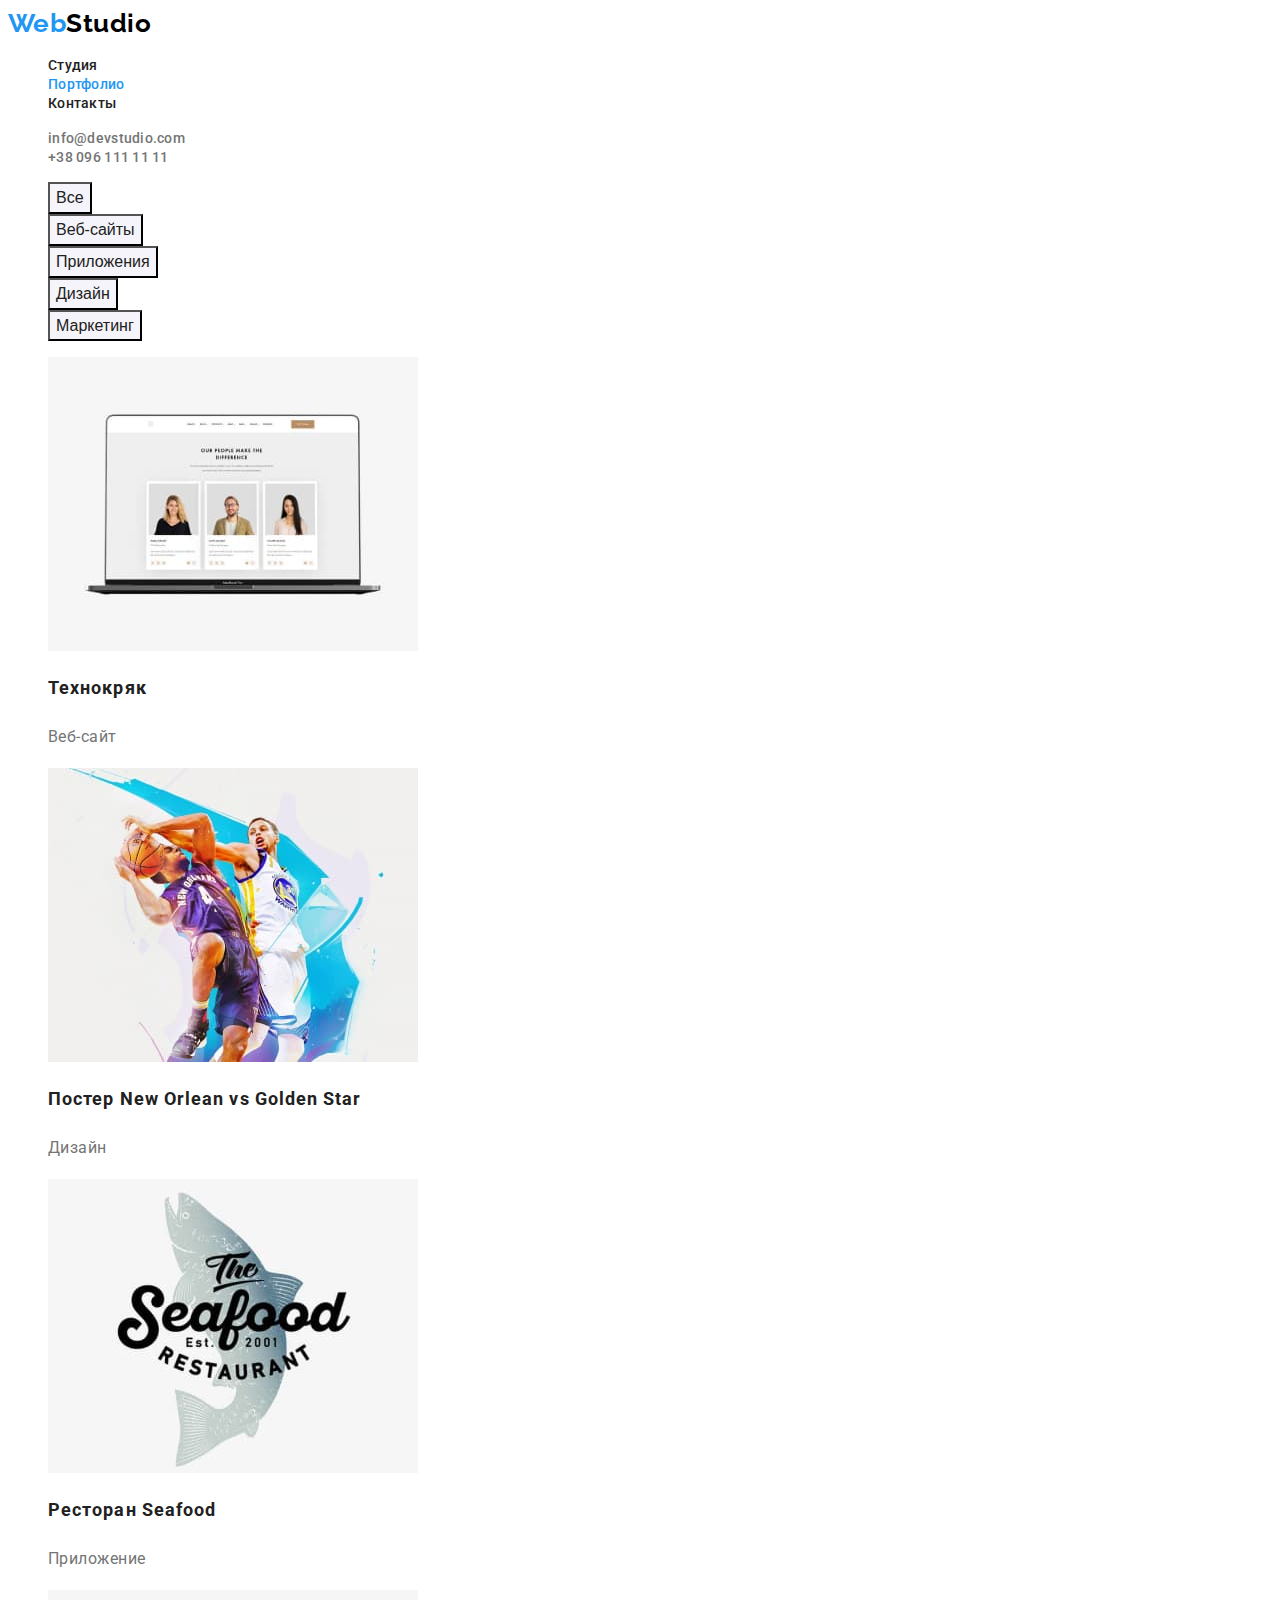
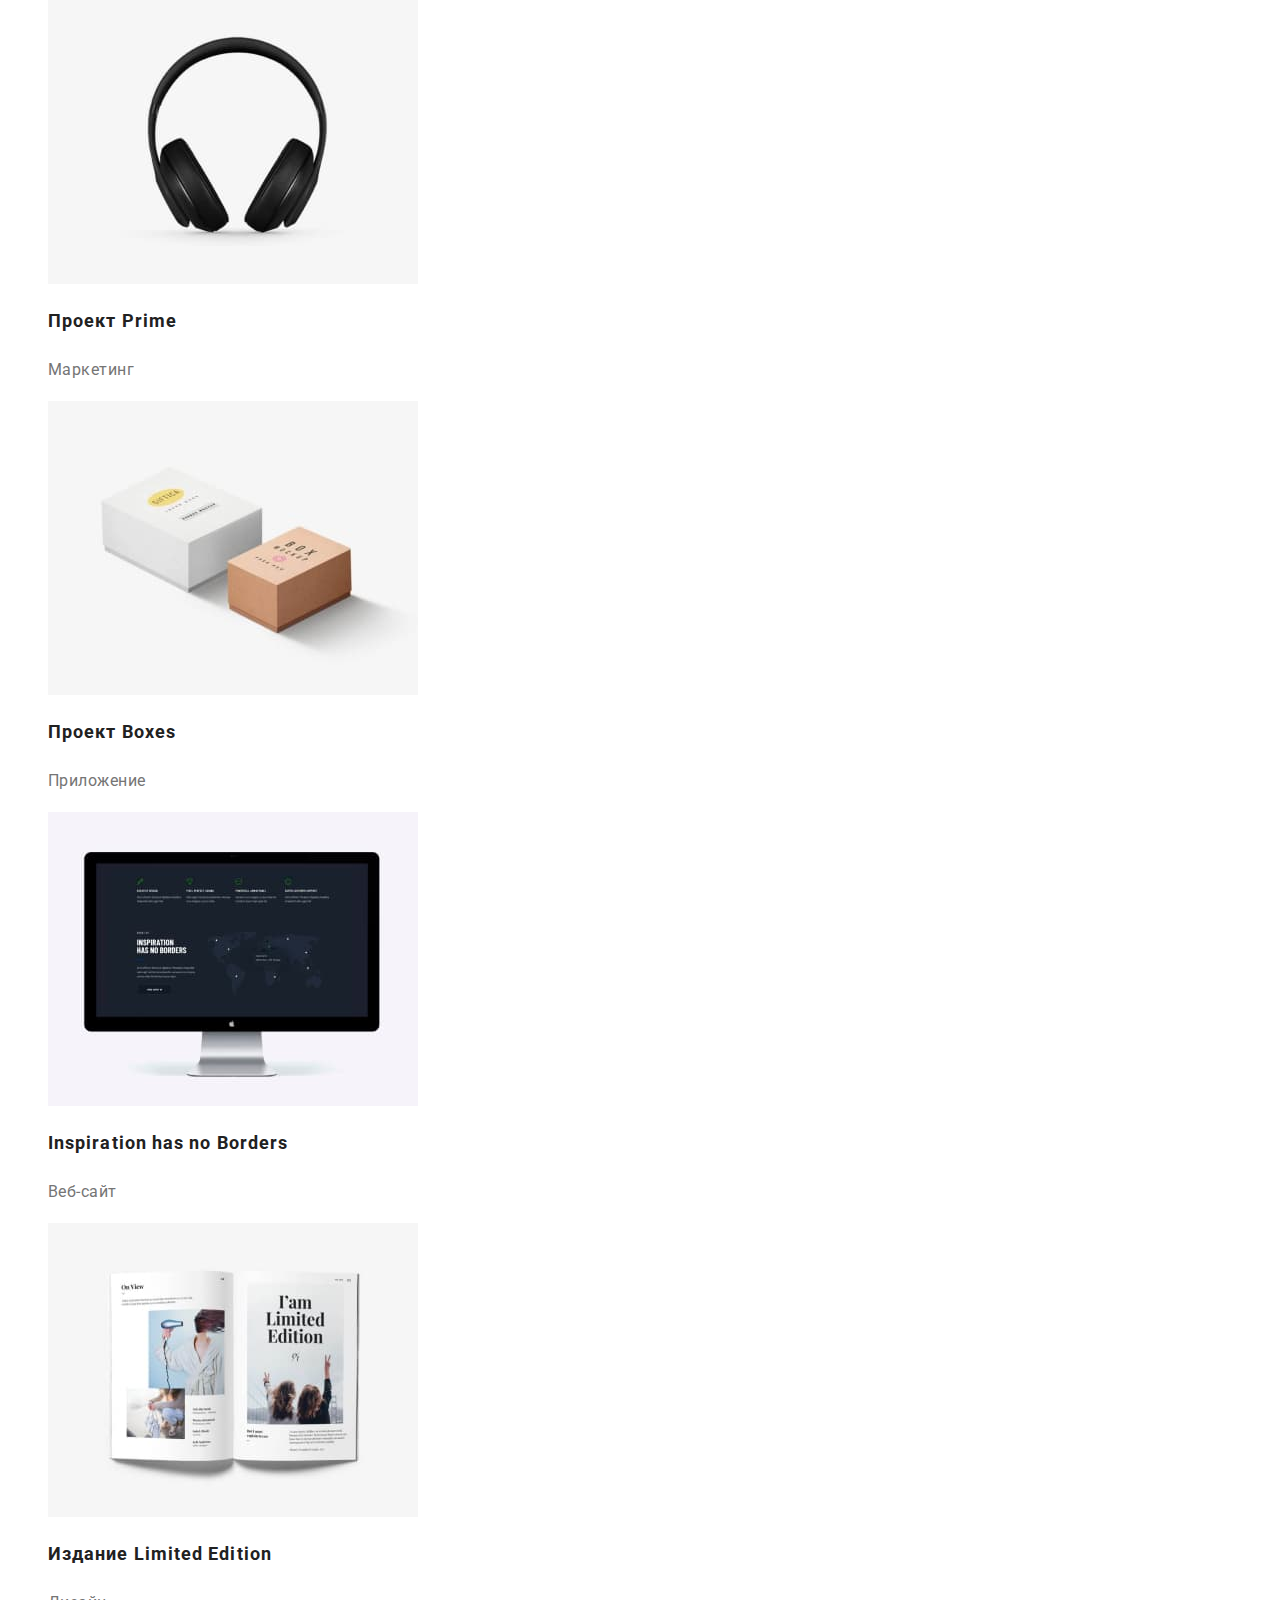
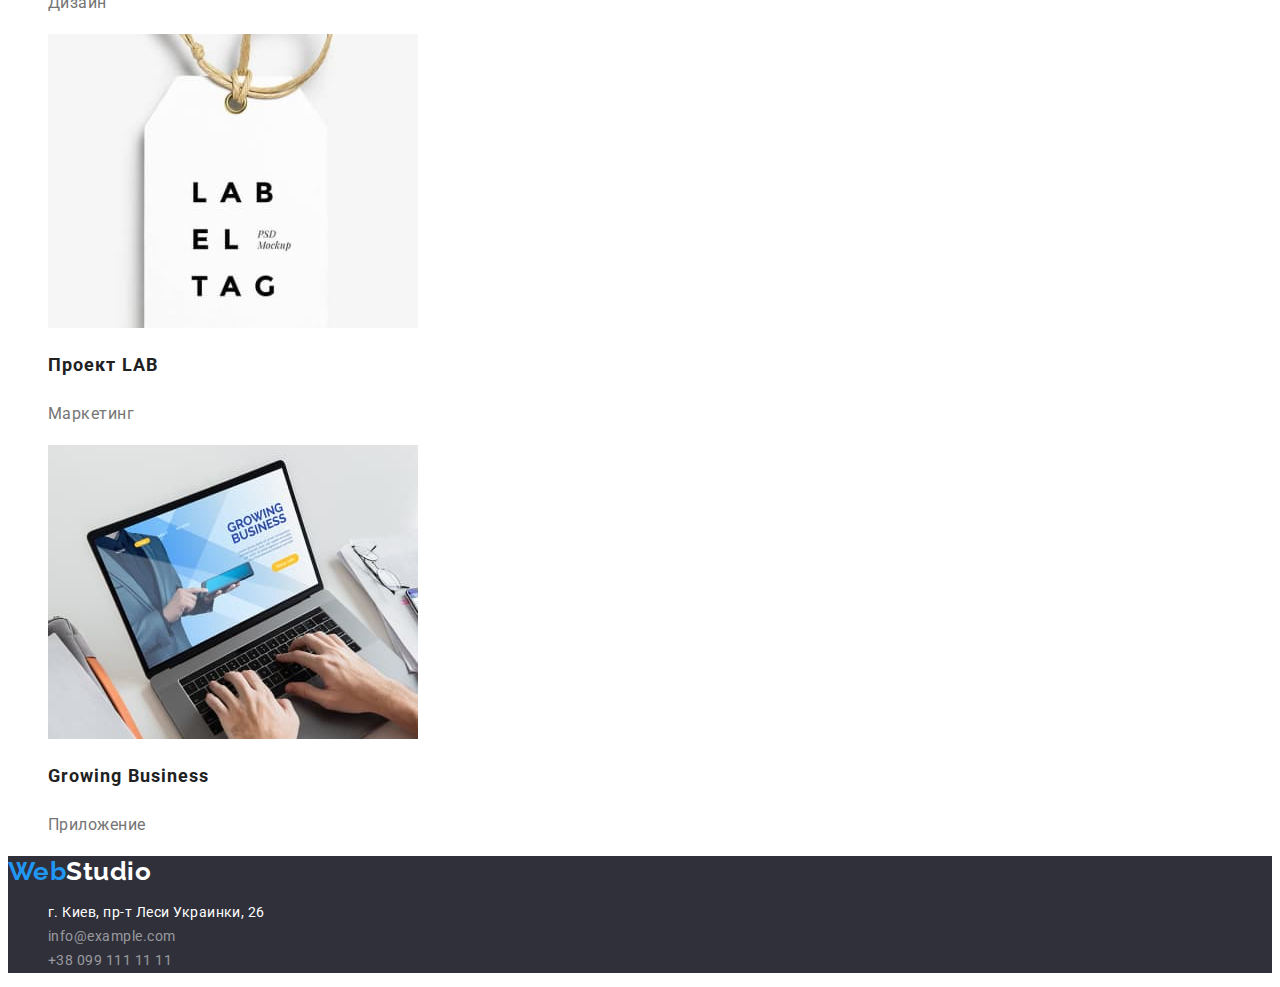
==== portfolio.html @ d35c2e6c "страрт дз 3" ====
<!DOCTYPE html>
<html lang="ru">
<head>
    <meta charset="UTF-8">
    <meta http-equiv="X-UA-Compatible" content="IE=edge">
    <meta name="viewport" content="width=device-width, initial-scale=1.0">
    <title>Портфолио</title>
    <link rel="preconnect" href="https://fonts.gstatic.com">
    <link href="https://fonts.googleapis.com/css2?family=Raleway:wght@700&family=Roboto:wght@400;500;700;900&display=swap"
          rel="stylesheet">
    <link rel="stylesheet" href="./css/styles.css">
</head>

<body>
    <header class="header">
        <!-- навигация сылки -->
        <nav class="header-navigation">
            <a class="logo-link link" href="./index.html" lang="en">Web<span class="logo-header">Studio</span></a>
            <ul class="header-menu list">
                <li class="header-menu-item">
                    <a class="header-menu-link link" href="./index.html">Студия</a>
                </li>
                <li class="header-menu-item">
                    <a class="header-menu-link link accent" href="./portfolio.html">Портфолио</a>
                </li>
                <li class="header-menu-item">
                    <a class="header-menu-link link" href="">Контакты</a>
                </li>
            </ul>
        </nav>
        <!-- навигация сылки контактов -->
        <ul class="header-contact list">
            <li class="header-contact-item">
                <a class="header-contact-link link" href="mailto:info@devstudio.com">info@devstudio.com</a>
            </li>
            <li class="header-contact-item">
                <a class="header-contact-link link" href="tel:+380961111111">+38 096 111 11 11</a>
            </li>
        </ul>
    </header>

    <main>
        <!-- PORTFOLIO -->
        <section class="portfolio">
            <!-- PORTFOLIO BUTTON -->
            <h1 hidden>Портфолио</h1>
                    <ul class="portfolio-button-menu list">
                        <li class="portfolio-button-menu-item">
                            <button class="portfolio-button-btn btn" type="button">Все</button>
                        </li>
                        <li class="portfolio-button-menu-item">
                            <button class="portfolio-button-btn btn" type="button">Веб-сайты</button>
                        </li>
                        <li class="portfolio-button-menu-item">
                            <button class="portfolio-button-btn btn" type="button">Приложения</button>
                        </li>
                        <li class="portfolio-button-menu-item">
                            <button class="portfolio-button-btn btn" type="button">Дизайн</button>
                        </li>
                        <li class="portfolio-button-menu-item">
                            <button class="portfolio-button-btn btn" type="button">Маркетинг</button>
                        </li>
                    </ul>
                <!-- PORTFOLIO IMAGE -->
                    <ul class="portfolio-image-menu list">
                        <li class="portfolio-image-menu-item">
                            <a class="portfolio-link link" href="">
                                <img class="portfolio-image-menu-img" src="./images/portfolio/img-1.jpg" alt="Технокряк" width="370">
                                <h2 class="portfolio-image-menu-title">Технокряк</h2>
                                <p class="portfolio-image-menu-text">Веб-сайт</p>
                            </a>
                        </li>
                        <li class="portfolio-image-menu-item">
                            <a class="portfolio-link link" href="">
                                <img class="portfolio-image-menu-img" src="./images/portfolio/img-2.jpg" alt="Постер New Orlean vs Golden Star" width="370">
                                <h2 class="portfolio-image-menu-title">Постер New Orlean vs Golden Star</h2>
                                <p class="portfolio-image-menu-text">Дизайн</p>
                            </a>
                        </li>
                        <li class="portfolio-image-menu-item">
                            <a class="portfolio-link link" href="">
                                <img class="portfolio-image-menu-img" src="./images/portfolio/img-3.jpg" alt="Ресторан Seafood" width="370">
                                <h2 class="portfolio-image-menu-title">Ресторан Seafood</h2>
                                <p class="portfolio-image-menu-text">Приложение</p>
                            </a>
                        </li>
                        <li class="portfolio-image-menu-item">
                            <a class="portfolio-link link" href="">
                                <img class="portfolio-image-menu-img" src="./images/portfolio/img-4.jpg" alt="Проект Prime" width="370">
                                <h2 class="portfolio-image-menu-title">Проект Prime</h2>
                                <p class="portfolio-image-menu-text">Маркетинг</p>
                            </a>
                        </li>
                        <li class="portfolio-image-menu-item">
                            <a class="portfolio-link link" href="">
                                <img class="portfolio-image-menu-img" src="./images/portfolio/img-5.jpg" alt="Проект Boxes" width="370">
                                <h2 class="portfolio-image-menu-title">Проект Boxes</h2>
                                <p class="portfolio-image-menu-text">Приложение</p>
                            </a>
                        </li>
                        <li class="portfolio-image-menu-item">
                            <a class="portfolio-link link" href="">
                                <img class="portfolio-image-menu-img" src="./images/portfolio/img-6.jpg" alt="Inspiration has no Borders" width="370">
                                <h2 class="portfolio-image-menu-title">Inspiration has no Borders</h2>
                                <p class="portfolio-image-menu-text">Веб-сайт</p>
                            </a>
                        </li>
                        <li class="portfolio-image-menu-item">
                            <a class="portfolio-link link" href="">
                                <img class="portfolio-image-menu-img" src="./images/portfolio/img-7.jpg" alt="Издание Limited Edition" width="370">
                                <h2 class="portfolio-image-menu-title">Издание Limited Edition</h2>
                                <p class="portfolio-image-menu-text">Дизайн</p>
                            </a>
                        </li>
                        <li class="portfolio-image-menu-item">
                            <a class="portfolio-link link" href="">
                                <img class="portfolio-image-menu-img" src="./images/portfolio/img-8.jpg" alt="Проект LAB" width="370">
                                <h2 class="portfolio-image-menu-title">Проект LAB</h2>
                                <p class="portfolio-image-menu-text">Маркетинг</p>
                            </a>
                        </li>
                        <li class="portfolio-image-menu-item">
                            <a class="portfolio-link link" href="">
                                <img class="portfolio-image-menu-img" src="./images/portfolio/img-9.jpg" alt="Growing Business" width="370">
                                <h2 class="portfolio-image-menu-title">Growing Business</h2>
                                <p class="portfolio-image-menu-text">Приложение</p>
                            </a>
                        </li>
                    </ul>
        </section>
    </main>
    <!-- FOOTER -->
    <footer class="footer">
        <a class="logo-link link" href="./index.html" lang="en">Web<span class="logo-footer">Studio</span></a>
        <address class="contact">
            <ul class="contact-menu list">
                <li class="contact-menu-item">
                    <a class="contact-menu-link link" href="https://goo.gl/maps/oUG8d4RxnT5wDuLc8" target="_blank"
                        rel="noopener noreferrer">г. Киев, пр-т Леси Украинки, 26</a>
                </li>
                <li class="contact-menu-item">
                    <a class="contact-menu-link contact link" href="mailto:info@example.com">info@example.com</a>
                </li>
                <li class="contact-menu-item">
                    <a class="contact-menu-link contact link" href="tel:+380991111111">+38 099 111 11 11</a>
                </li>
            </ul>
        </address>
    </footer>
</body>
</html>
---- css/styles.css ----
/* кастомные свойства */
:root {
  --accent-color: #2196f3;
  --body-color: #212121;
  --text-color: #757575;
  --white-color: #ffffff;
  --background-color: #2f303a;
  --background-color-btn: #f5f4fa;
  --main-font: "Roboto", "Raleway", sans-serif;
  --secondary-font: ;
}

/* убираем в списке маркеры */
.list {
  list-style: none;
}

/* убираем в сылках подчеркивание */
.link {
  text-decoration: none;
}

body {
  font-family: var(--main-font);
  color: var(--body-color);
  letter-spacing: 0.03em;
}

/* =========COMPONENTS============= */
.logo-link {
  font-family: "Raleway", sans-serif;
  font-weight: 700;
  font-size: 26px;
  line-height: 1.19;
  color: var(--accent-color);
}

.btn {
  cursor: pointer;
}
/* ========END COMPONENTS=========== */

/* ===========HEADER=============== */
.header {
  background-color: var(--white-color);
}

.logo-header {
  color: #000000;
}

.header-menu-link.accent {
  color: var(--accent-color);
}

.header-menu-link {
  font-weight: 500;
  font-size: 14px;
  line-height: 1.14;
  letter-spacing: 0.02em;
  color: var(--body-color);
}

.header-menu-link:hover,
.header-menu-link:focus {
  color: var(--accent-color);
}

/* шрифт навигация сылки контактов */
.header-contact-link {
  font-weight: 500;
  font-size: 14px;
  line-height: 1.14;
  letter-spacing: 0.02em;
  cursor: pointer;
  color: var(--text-color);
}

.header-contact-link:hover,
.header-contact-link:focus {
  color: var(--accent-color);
}
/* ======END HEADER============= */
/* MAIN */
/* ==========HERO=================== */
.hero-title {
  font-weight: 900;
  font-size: 44px;
  line-height: 1.36;
  text-align: center;
  letter-spacing: 0.06em;
  text-transform: uppercase;
  color: var(--white-color);
}

.hero-button {
  font-weight: 700;
  font-size: 16px;
  line-height: 1.87;
  display: flex;
  align-items: center;
  text-align: center;
  letter-spacing: 0.06em;
  background-color: var(--accent-color);
  color: var(--white-color);
}

.hero-button:hover,
.hero-button:focus {
  background-color: #188ce8;
  color: var(--white-color);
}

.hero {
  background-color: var(--background-color);
}
/* =============END HERO========= */

/* =========FEATURES============ */
.features-menu-title {
  font-size: 14px;
  line-height: 1.14;
  text-transform: uppercase;
}

.features-menu-text {
  font-size: 14px;
  line-height: 1.71;
  color: var(--text-color);
}
/* ==========END FEATURES========== */

/* ============ACTIVITY============ */
.aktivity-title {
  font-size: 36px;
  line-height: 1.16;
  text-align: center;
}
/* =======END ACTIVITY============ */

/* ==========TEAM================= */
.team {
  background-color: var(--background-color-btn);
}

.team-title {
  font-size: 36px;
  line-height: 1.16;
  text-align: center;
}

.team-menu-title {
  font-weight: 500;
  font-size: 16px;
  line-height: 1.18;
  text-align: center;
}

.team-menu-text {
  font-size: 16px;
  line-height: 1.18;
  text-align: center;
  color: var(--text-color);
}
/* =======END TEAM============= */

/* FOOTER */
.logo-footer {
  color: var(--white-color);
}

.contact-menu-link {
  font-weight: 400;
  font-size: 14px;
  line-height: 1.71;
  color: var(--white-color);
}

.contact-menu-link:hover,
.contact-menu-link:focus {
  color: var(--accent-color);
}

.contact {
  font-style: normal;
  font-weight: 400;
  font-size: 14px;
  line-height: 1.71;
  color: rgba(225, 225, 225, 0.6);
}

.footer {
  background-color: var(--background-color);
}
/* ======END FOOTER=============== */

/* =======PORTFOLIO================ */
/* =========PORTFOLIO BUTTON======= */
.portfolio-button-btn {
  font-weight: 500;
  font-size: 16px;
  line-height: 1.62;
  text-align: center;
  color: var(--body-color);
  background-color: var(--background-color-btn);
}

.portfolio-button-btn:hover,
.portfolio-button-btn:focus {
  color: var(--white-color);
  background-color: var(--accent-color);
}
/* =====END PORTFOLIO BUTTON===== */

/* =====PORTFOLIO IMAGE===========*/
.portfolio-image-menu-title {
  font-size: 18px;
  line-height: 2;
  letter-spacing: 0.06em;
  color: var(--body-color);
}

.portfolio-image-menu-text {
  font-size: 16px;
  line-height: 30px;
  letter-spacing: 1.87;
  color: var(--text-color);
}
/* ======END PORTFOLIO============= */
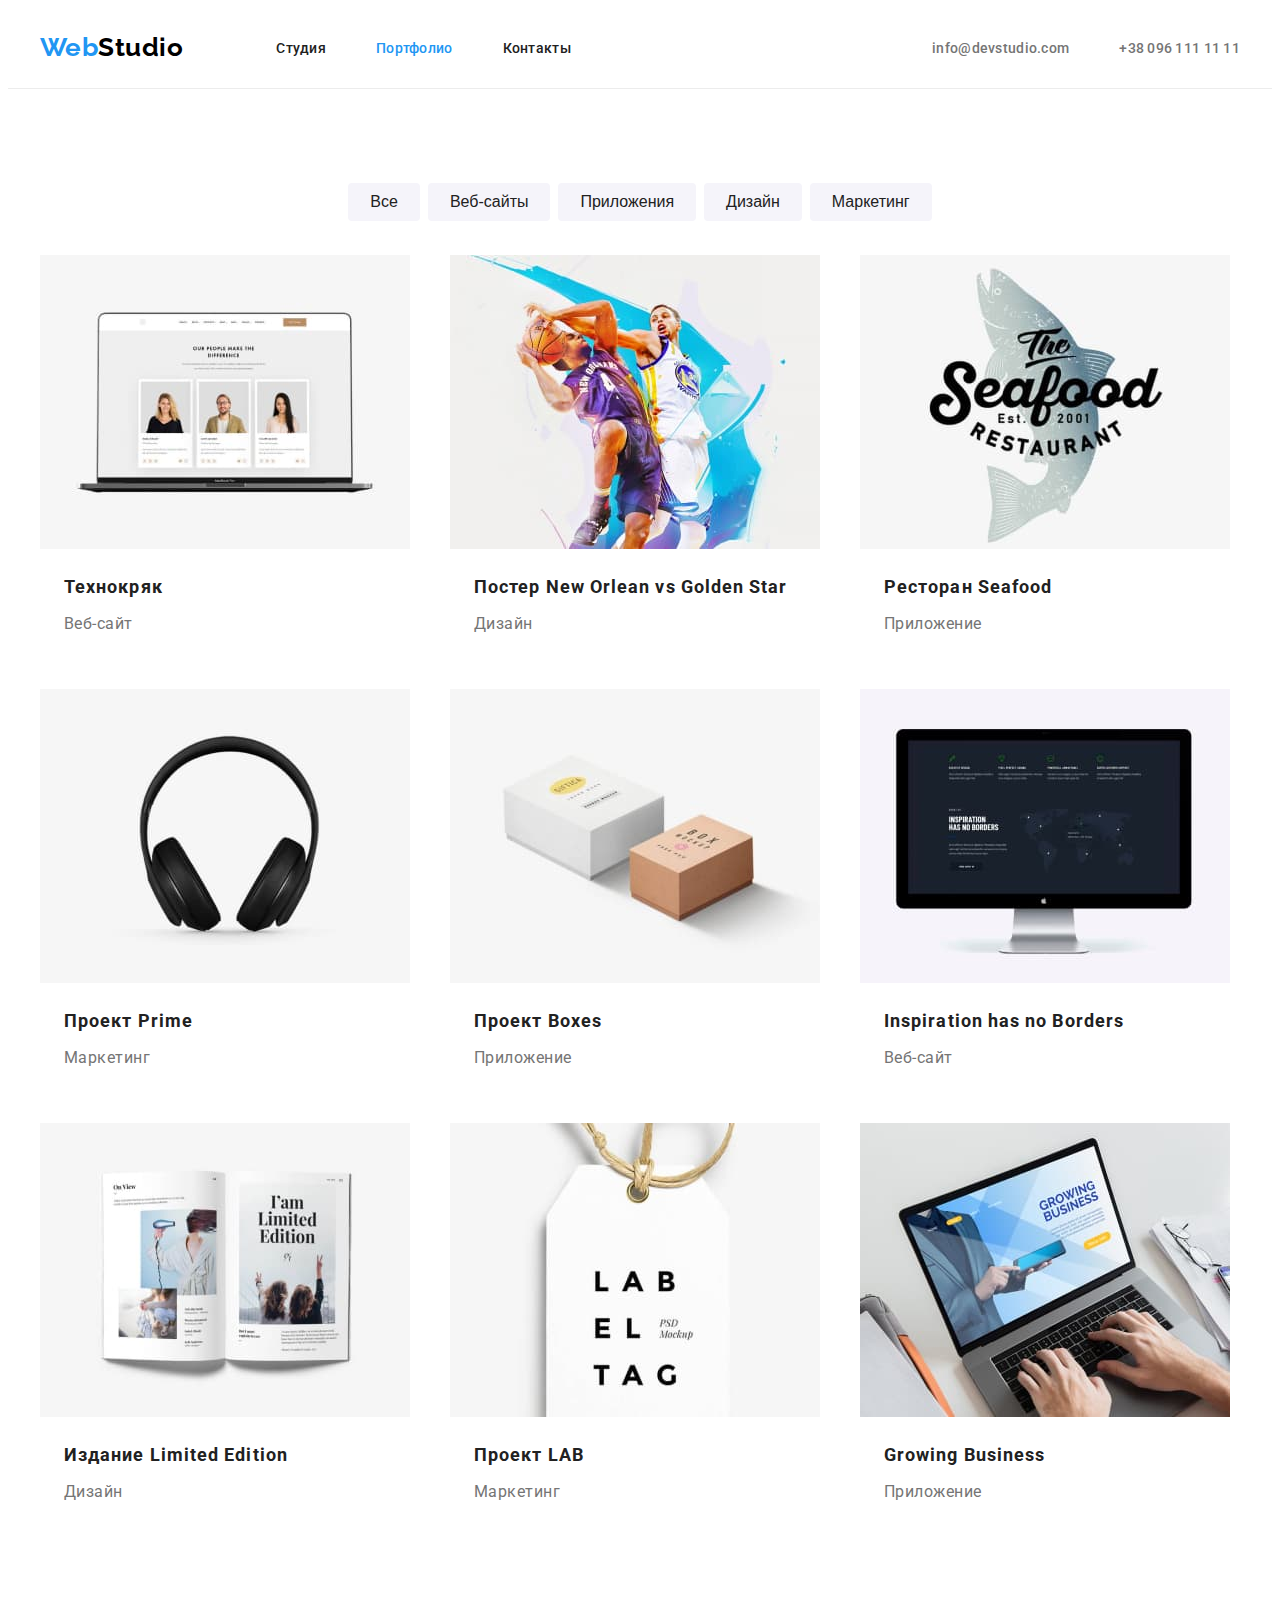
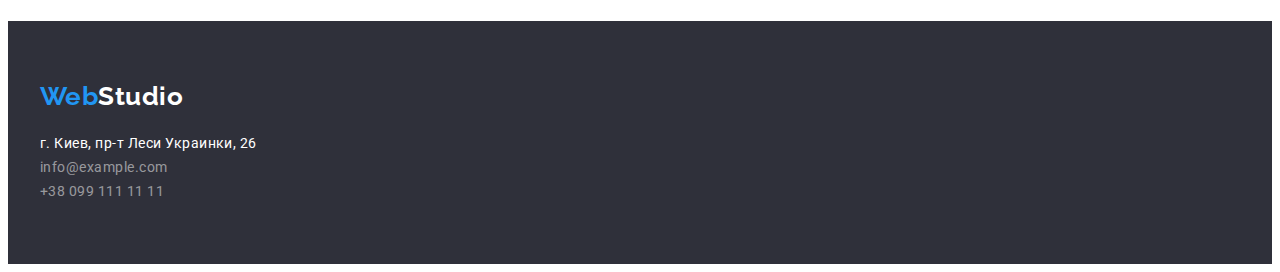
==== commit b8f0ad51: "почти всё" ====
--- a/portfolio.html
+++ b/portfolio.html
@@ -13,139 +13,163 @@
 
 <body>
     <header class="header">
-        <!-- навигация сылки -->
-        <nav class="header-navigation">
-            <a class="logo-link link" href="./index.html" lang="en">Web<span class="logo-header">Studio</span></a>
-            <ul class="header-menu list">
-                <li class="header-menu-item">
-                    <a class="header-menu-link link" href="./index.html">Студия</a>
+        <div class="container header-container">
+            <!-- навигация сылки -->
+            <nav class="header-navigation">
+                <a class="logo-link link" href="./index.html" lang="en">Web<span class="logo-header">Studio</span></a>
+                <ul class="header-menu list">
+                    <li class="header-menu-item">
+                        <a class="header-menu-link link" href="./index.html">Студия</a>
+                    </li>
+                    <li class="header-menu-item">
+                        <a class="header-menu-link link accent" href="./portfolio.html">Портфолио</a>
+                    </li>
+                    <li class="header-menu-item">
+                        <a class="header-menu-link link" href="">Контакты</a>
+                    </li>
+                </ul>
+            </nav>
+            <!-- навигация сылки контактов -->
+            <ul class="header-contact list">
+                <li class="header-contact-item">
+                    <a class="header-contact-link link" href="mailto:info@devstudio.com">info@devstudio.com</a>
                 </li>
-                <li class="header-menu-item">
-                    <a class="header-menu-link link accent" href="./portfolio.html">Портфолио</a>
-                </li>
-                <li class="header-menu-item">
-                    <a class="header-menu-link link" href="">Контакты</a>
+                <li class="header-contact-item">
+                    <a class="header-contact-link link" href="tel:+380961111111">+38 096 111 11 11</a>
                 </li>
             </ul>
-        </nav>
-        <!-- навигация сылки контактов -->
-        <ul class="header-contact list">
-            <li class="header-contact-item">
-                <a class="header-contact-link link" href="mailto:info@devstudio.com">info@devstudio.com</a>
-            </li>
-            <li class="header-contact-item">
-                <a class="header-contact-link link" href="tel:+380961111111">+38 096 111 11 11</a>
-            </li>
-        </ul>
+        </div>
     </header>
 
     <main>
         <!-- PORTFOLIO -->
         <section class="portfolio">
-            <!-- PORTFOLIO BUTTON -->
-            <h1 hidden>Портфолио</h1>
-                    <ul class="portfolio-button-menu list">
-                        <li class="portfolio-button-menu-item">
-                            <button class="portfolio-button-btn btn" type="button">Все</button>
-                        </li>
-                        <li class="portfolio-button-menu-item">
-                            <button class="portfolio-button-btn btn" type="button">Веб-сайты</button>
-                        </li>
-                        <li class="portfolio-button-menu-item">
-                            <button class="portfolio-button-btn btn" type="button">Приложения</button>
-                        </li>
-                        <li class="portfolio-button-menu-item">
-                            <button class="portfolio-button-btn btn" type="button">Дизайн</button>
-                        </li>
-                        <li class="portfolio-button-menu-item">
-                            <button class="portfolio-button-btn btn" type="button">Маркетинг</button>
-                        </li>
-                    </ul>
-                <!-- PORTFOLIO IMAGE -->
-                    <ul class="portfolio-image-menu list">
-                        <li class="portfolio-image-menu-item">
-                            <a class="portfolio-link link" href="">
-                                <img class="portfolio-image-menu-img" src="./images/portfolio/img-1.jpg" alt="Технокряк" width="370">
-                                <h2 class="portfolio-image-menu-title">Технокряк</h2>
-                                <p class="portfolio-image-menu-text">Веб-сайт</p>
-                            </a>
-                        </li>
-                        <li class="portfolio-image-menu-item">
-                            <a class="portfolio-link link" href="">
-                                <img class="portfolio-image-menu-img" src="./images/portfolio/img-2.jpg" alt="Постер New Orlean vs Golden Star" width="370">
-                                <h2 class="portfolio-image-menu-title">Постер New Orlean vs Golden Star</h2>
-                                <p class="portfolio-image-menu-text">Дизайн</p>
-                            </a>
-                        </li>
-                        <li class="portfolio-image-menu-item">
-                            <a class="portfolio-link link" href="">
-                                <img class="portfolio-image-menu-img" src="./images/portfolio/img-3.jpg" alt="Ресторан Seafood" width="370">
-                                <h2 class="portfolio-image-menu-title">Ресторан Seafood</h2>
-                                <p class="portfolio-image-menu-text">Приложение</p>
-                            </a>
-                        </li>
-                        <li class="portfolio-image-menu-item">
-                            <a class="portfolio-link link" href="">
-                                <img class="portfolio-image-menu-img" src="./images/portfolio/img-4.jpg" alt="Проект Prime" width="370">
-                                <h2 class="portfolio-image-menu-title">Проект Prime</h2>
-                                <p class="portfolio-image-menu-text">Маркетинг</p>
-                            </a>
-                        </li>
-                        <li class="portfolio-image-menu-item">
-                            <a class="portfolio-link link" href="">
-                                <img class="portfolio-image-menu-img" src="./images/portfolio/img-5.jpg" alt="Проект Boxes" width="370">
-                                <h2 class="portfolio-image-menu-title">Проект Boxes</h2>
-                                <p class="portfolio-image-menu-text">Приложение</p>
-                            </a>
-                        </li>
-                        <li class="portfolio-image-menu-item">
-                            <a class="portfolio-link link" href="">
-                                <img class="portfolio-image-menu-img" src="./images/portfolio/img-6.jpg" alt="Inspiration has no Borders" width="370">
-                                <h2 class="portfolio-image-menu-title">Inspiration has no Borders</h2>
-                                <p class="portfolio-image-menu-text">Веб-сайт</p>
-                            </a>
-                        </li>
-                        <li class="portfolio-image-menu-item">
-                            <a class="portfolio-link link" href="">
-                                <img class="portfolio-image-menu-img" src="./images/portfolio/img-7.jpg" alt="Издание Limited Edition" width="370">
-                                <h2 class="portfolio-image-menu-title">Издание Limited Edition</h2>
-                                <p class="portfolio-image-menu-text">Дизайн</p>
-                            </a>
-                        </li>
-                        <li class="portfolio-image-menu-item">
-                            <a class="portfolio-link link" href="">
-                                <img class="portfolio-image-menu-img" src="./images/portfolio/img-8.jpg" alt="Проект LAB" width="370">
-                                <h2 class="portfolio-image-menu-title">Проект LAB</h2>
-                                <p class="portfolio-image-menu-text">Маркетинг</p>
-                            </a>
-                        </li>
-                        <li class="portfolio-image-menu-item">
-                            <a class="portfolio-link link" href="">
-                                <img class="portfolio-image-menu-img" src="./images/portfolio/img-9.jpg" alt="Growing Business" width="370">
-                                <h2 class="portfolio-image-menu-title">Growing Business</h2>
-                                <p class="portfolio-image-menu-text">Приложение</p>
-                            </a>
-                        </li>
-                    </ul>
+            <div class="container">
+                <!-- PORTFOLIO BUTTON -->
+                <h1 hidden>Портфолио</h1>
+                        <ul class="portfolio-button-menu list">
+                            <li class="portfolio-button-menu-item">
+                                <button class="portfolio-button-btn btn" type="button">Все</button>
+                            </li>
+                            <li class="portfolio-button-menu-item">
+                                <button class="portfolio-button-btn btn" type="button">Веб-сайты</button>
+                            </li>
+                            <li class="portfolio-button-menu-item">
+                                <button class="portfolio-button-btn btn" type="button">Приложения</button>
+                            </li>
+                            <li class="portfolio-button-menu-item">
+                                <button class="portfolio-button-btn btn" type="button">Дизайн</button>
+                            </li>
+                            <li class="portfolio-button-menu-item">
+                                <button class="portfolio-button-btn btn" type="button">Маркетинг</button>
+                            </li>
+                        </ul>
+                    <!-- PORTFOLIO IMAGE -->
+                        <ul class="portfolio-image-menu list">
+                            <li class="portfolio-image-menu-item">
+                                <a class="portfolio-link link" href="">
+                                    <img class="portfolio-image-menu-img" src="./images/portfolio/img-1.jpg" alt="Технокряк" width="370">
+                                    <div class="portfolio-list-content">
+                                        <h2 class="portfolio-image-menu-title">Технокряк</h2>
+                                        <p class="portfolio-image-menu-text">Веб-сайт</p>
+                                    </div>
+                                </a>
+                            </li>
+                            <li class="portfolio-image-menu-item">
+                                <a class="portfolio-link link" href="">
+                                    <img class="portfolio-image-menu-img" src="./images/portfolio/img-2.jpg" alt="Постер New Orlean vs Golden Star" width="370">
+                                    <div class="portfolio-list-content">
+                                        <h2 class="portfolio-image-menu-title">Постер New Orlean vs Golden Star</h2>
+                                        <p class="portfolio-image-menu-text">Дизайн</p>
+                                    </div>
+                                </a>
+                            </li>
+                            <li class="portfolio-image-menu-item">
+                                <a class="portfolio-link link" href="">
+                                    <img class="portfolio-image-menu-img" src="./images/portfolio/img-3.jpg" alt="Ресторан Seafood" width="370">
+                                    <div class="portfolio-list-content">
+                                        <h2 class="portfolio-image-menu-title">Ресторан Seafood</h2>
+                                        <p class="portfolio-image-menu-text">Приложение</p>
+                                    </div>
+                                </a>
+                            </li>
+                            <li class="portfolio-image-menu-item">
+                                <a class="portfolio-link link" href="">
+                                    <img class="portfolio-image-menu-img" src="./images/portfolio/img-4.jpg" alt="Проект Prime" width="370">
+                                    <div class="portfolio-list-content">
+                                        <h2 class="portfolio-image-menu-title">Проект Prime</h2>
+                                        <p class="portfolio-image-menu-text">Маркетинг</p>
+                                    </div>
+                                </a>
+                            </li>
+                            <li class="portfolio-image-menu-item">
+                                <a class="portfolio-link link" href="">
+                                    <img class="portfolio-image-menu-img" src="./images/portfolio/img-5.jpg" alt="Проект Boxes" width="370">
+                                    <div class="portfolio-list-content">
+                                        <h2 class="portfolio-image-menu-title">Проект Boxes</h2>
+                                        <p class="portfolio-image-menu-text">Приложение</p>
+                                    </div>
+                                </a>
+                            </li>
+                            <li class="portfolio-image-menu-item">
+                                <a class="portfolio-link link" href="">
+                                    <img class="portfolio-image-menu-img" src="./images/portfolio/img-6.jpg" alt="Inspiration has no Borders" width="370">
+                                    <div class="portfolio-list-content">
+                                        <h2 class="portfolio-image-menu-title">Inspiration has no Borders</h2>
+                                        <p class="portfolio-image-menu-text">Веб-сайт</p>
+                                    </div>
+                                </a>
+                            </li>
+                            <li class="portfolio-image-menu-item">
+                                <a class="portfolio-link link" href="">
+                                    <img class="portfolio-image-menu-img" src="./images/portfolio/img-7.jpg" alt="Издание Limited Edition" width="370">
+                                    <div class="portfolio-list-content">
+                                        <h2 class="portfolio-image-menu-title">Издание Limited Edition</h2>
+                                        <p class="portfolio-image-menu-text">Дизайн</p>
+                                    </div>
+                                </a>
+                            </li>
+                            <li class="portfolio-image-menu-item">
+                                <a class="portfolio-link link" href="">
+                                    <img class="portfolio-image-menu-img" src="./images/portfolio/img-8.jpg" alt="Проект LAB" width="370">
+                                    <div class="portfolio-list-content">
+                                        <h2 class="portfolio-image-menu-title">Проект LAB</h2>
+                                        <p class="portfolio-image-menu-text">Маркетинг</p>
+                                    </div>
+                                </a>
+                            </li>
+                            <li class="portfolio-image-menu-item">
+                                <a class="portfolio-link link" href="">
+                                    <img class="portfolio-image-menu-img" src="./images/portfolio/img-9.jpg" alt="Growing Business" width="370">
+                                    <div class="portfolio-list-content">
+                                        <h2 class="portfolio-image-menu-title">Growing Business</h2>
+                                        <p class="portfolio-image-menu-text">Приложение</p>
+                                    </div>
+                                </a>
+                            </li>
+                        </ul>
+            </div>
         </section>
     </main>
     <!-- FOOTER -->
     <footer class="footer">
-        <a class="logo-link link" href="./index.html" lang="en">Web<span class="logo-footer">Studio</span></a>
-        <address class="contact">
-            <ul class="contact-menu list">
-                <li class="contact-menu-item">
-                    <a class="contact-menu-link link" href="https://goo.gl/maps/oUG8d4RxnT5wDuLc8" target="_blank"
-                        rel="noopener noreferrer">г. Киев, пр-т Леси Украинки, 26</a>
-                </li>
-                <li class="contact-menu-item">
-                    <a class="contact-menu-link contact link" href="mailto:info@example.com">info@example.com</a>
-                </li>
-                <li class="contact-menu-item">
-                    <a class="contact-menu-link contact link" href="tel:+380991111111">+38 099 111 11 11</a>
-                </li>
-            </ul>
-        </address>
+        <div class="container">
+            <a class="logo-link link" href="./index.html" lang="en">Web<span class="logo-footer">Studio</span></a>
+            <address class="contact">
+                <ul class="contact-menu list">
+                    <li class="contact-menu-item">
+                        <a class="contact-menu-link link" href="https://goo.gl/maps/oUG8d4RxnT5wDuLc8" target="_blank"
+                            rel="noopener noreferrer">г. Киев, пр-т Леси Украинки, 26</a>
+                    </li>
+                    <li class="contact-menu-item">
+                        <a class="contact-menu-link contact link" href="mailto:info@example.com">info@example.com</a>
+                    </li>
+                    <li class="contact-menu-item">
+                        <a class="contact-menu-link contact link" href="tel:+380991111111">+38 099 111 11 11</a>
+                    </li>
+                </ul>
+            </address>
+        </div>
     </footer>
 </body>
 </html>--- a/css/styles.css
+++ b/css/styles.css
@@ -10,6 +10,30 @@
   --secondary-font: ;
 }
 
+/* =====БАЗОВЫЙ СБРОС===== */
+h1,
+h2,
+h3,
+h4,
+h5,
+h6,
+p {
+  margin-top: 0;
+  margin-bottom: 0;
+}
+
+ul,
+ol {
+  margin-top: 0;
+  margin-bottom: 0;
+  padding-left: 0;
+}
+
+/* переопределяем изображения с строчных в блочные */
+img {
+  display: block;
+}
+
 /* убираем в списке маркеры */
 .list {
   list-style: none;
@@ -18,6 +42,19 @@
 /* убираем в сылках подчеркивание */
 .link {
   text-decoration: none;
+}
+/* ======END БАЗОВЫЙ СБРОС========= */
+
+.section {
+  padding-top: 94px;
+  padding-bottom: 94px;
+}
+
+.container {
+  width: 1200px;
+  padding-left: 15px;
+  padding-right: 15px;
+  margin: 0 auto;
 }
 
 body {
@@ -38,11 +75,18 @@
 .btn {
   cursor: pointer;
 }
+
+.title {
+  margin-bottom: 50px;
+}
 /* ========END COMPONENTS=========== */
 
 /* ===========HEADER=============== */
 .header {
+  padding-top: 24px;
+  padding-bottom: 25px;
   background-color: var(--white-color);
+  border-bottom: 1px solid #ececec;
 }
 
 .logo-header {
@@ -80,6 +124,42 @@
 .header-contact-link:focus {
   color: var(--accent-color);
 }
+
+/* =======контейнер============= */
+.header-container {
+  display: flex;
+  align-items: center;
+  justify-content: space-between;
+}
+
+.header-navigation {
+  display: flex;
+  align-items: center;
+}
+
+.header-contact {
+  display: flex;
+  align-items: center;
+}
+
+.header-menu {
+  display: flex;
+  align-items: center;
+}
+
+/* =========отступы============ */
+.logo-link {
+  margin-right: 93px;
+}
+
+.header-menu-item:not(:last-child) {
+  margin-right: 50px;
+}
+
+.header-contact-item:not(:last-child) {
+  margin-right: 50px;
+}
+
 /* ======END HEADER============= */
 /* MAIN */
 /* ==========HERO=================== */
@@ -91,9 +171,11 @@
   letter-spacing: 0.06em;
   text-transform: uppercase;
   color: var(--white-color);
+  margin-bottom: 30px;
 }
 
 .hero-button {
+  border-radius: 4px;
   font-weight: 700;
   font-size: 16px;
   line-height: 1.87;
@@ -103,6 +185,11 @@
   letter-spacing: 0.06em;
   background-color: var(--accent-color);
   color: var(--white-color);
+  cursor: pointer;
+  padding: 10px 32px;
+  border: none;
+  box-shadow: 0px 4px 4px rgba(0, 0, 0, 0.15);
+  margin: auto;
 }
 
 .hero-button:hover,
@@ -112,15 +199,24 @@
 }
 
 .hero {
+  padding-top: 200px;
+  padding-bottom: 200px;
   background-color: var(--background-color);
 }
 /* =============END HERO========= */
 
 /* =========FEATURES============ */
+
+.features-menu {
+  display: flex;
+  justify-content: space-between;
+}
+
 .features-menu-title {
   font-size: 14px;
   line-height: 1.14;
   text-transform: uppercase;
+  margin-bottom: 10px;
 }
 
 .features-menu-text {
@@ -128,6 +224,11 @@
   line-height: 1.71;
   color: var(--text-color);
 }
+
+.features-menu-item:not(:last-child) {
+  margin-right: 30px;
+}
+
 /* ==========END FEATURES========== */
 
 /* ============ACTIVITY============ */
@@ -136,9 +237,41 @@
   line-height: 1.16;
   text-align: center;
 }
+
+/* отступы */
+.aktivity {
+  padding-bottom: 94px;
+}
+
+.aktivity-menu {
+  display: flex;
+  flex-wrap: wrap;
+  margin-left: -30px;
+  margin-top: -30px;
+}
+
+.aktivity-menu-item {
+  flex-basis: calc((100% - 90px) / 3);
+  margin-left: 30px;
+  margin-top: 30px;
+}
+
 /* =======END ACTIVITY============ */
 
 /* ==========TEAM================= */
+.team-menu {
+  display: flex;
+  flex-wrap: wrap;
+  margin-left: -30px;
+  margin-top: -30px;
+}
+
+.team-menu-item {
+  flex-basis: calc((100% - 120px) / 4);
+  margin-left: 30px;
+  margin-top: 30px;
+}
+
 .team {
   background-color: var(--background-color-btn);
 }
@@ -154,6 +287,7 @@
   font-size: 16px;
   line-height: 1.18;
   text-align: center;
+  margin-bottom: 10px;
 }
 
 .team-menu-text {
@@ -162,6 +296,11 @@
   text-align: center;
   color: var(--text-color);
 }
+
+.team-list-content {
+  padding-top: 30px;
+}
+
 /* =======END TEAM============= */
 
 /* FOOTER */
@@ -187,9 +326,12 @@
   font-size: 14px;
   line-height: 1.71;
   color: rgba(225, 225, 225, 0.6);
+  margin-top: 20px;
 }
 
 .footer {
+  padding-top: 60px;
+  padding-bottom: 60px;
   background-color: var(--background-color);
 }
 /* ======END FOOTER=============== */
@@ -203,13 +345,36 @@
   text-align: center;
   color: var(--body-color);
   background-color: var(--background-color-btn);
+  padding: 6px 22px;
+  background: #f5f4fa;
+  border-radius: 4px;
+  border: none;
 }
 
 .portfolio-button-btn:hover,
 .portfolio-button-btn:focus {
   color: var(--white-color);
   background-color: var(--accent-color);
-}
+  box-shadow: 0px 3px 1px rgba(0, 0, 0, 0.1), 0px 1px 2px rgba(0, 0, 0, 0.08),
+    0px 2px 2px rgba(0, 0, 0, 0.12);
+}
+
+.portfolio-button-menu {
+  display: flex;
+  align-items: center;
+  justify-content: center;
+  margin-bottom: 34px;
+}
+
+.portfolio {
+  margin-top: 94px;
+  margin-bottom: 94px;
+}
+
+.portfolio-button-menu-item:not(:last-child) {
+  margin-right: 8px;
+}
+
 /* =====END PORTFOLIO BUTTON===== */
 
 /* =====PORTFOLIO IMAGE===========*/
@@ -218,6 +383,7 @@
   line-height: 2;
   letter-spacing: 0.06em;
   color: var(--body-color);
+  margin-bottom: 4px;
 }
 
 .portfolio-image-menu-text {
@@ -226,4 +392,22 @@
   letter-spacing: 1.87;
   color: var(--text-color);
 }
+
+.portfolio-image-menu {
+  display: flex;
+  flex-wrap: wrap;
+  margin-left: -30px;
+  margin-top: -30px;
+}
+
+.portfolio-image-menu-item {
+  flex-basis: calc((100% - 90px) / 3);
+  margin-left: 30px;
+  margin-top: 30px;
+}
+
+.portfolio-list-content {
+  padding: 20px 24px;
+}
+
 /* ======END PORTFOLIO============= */
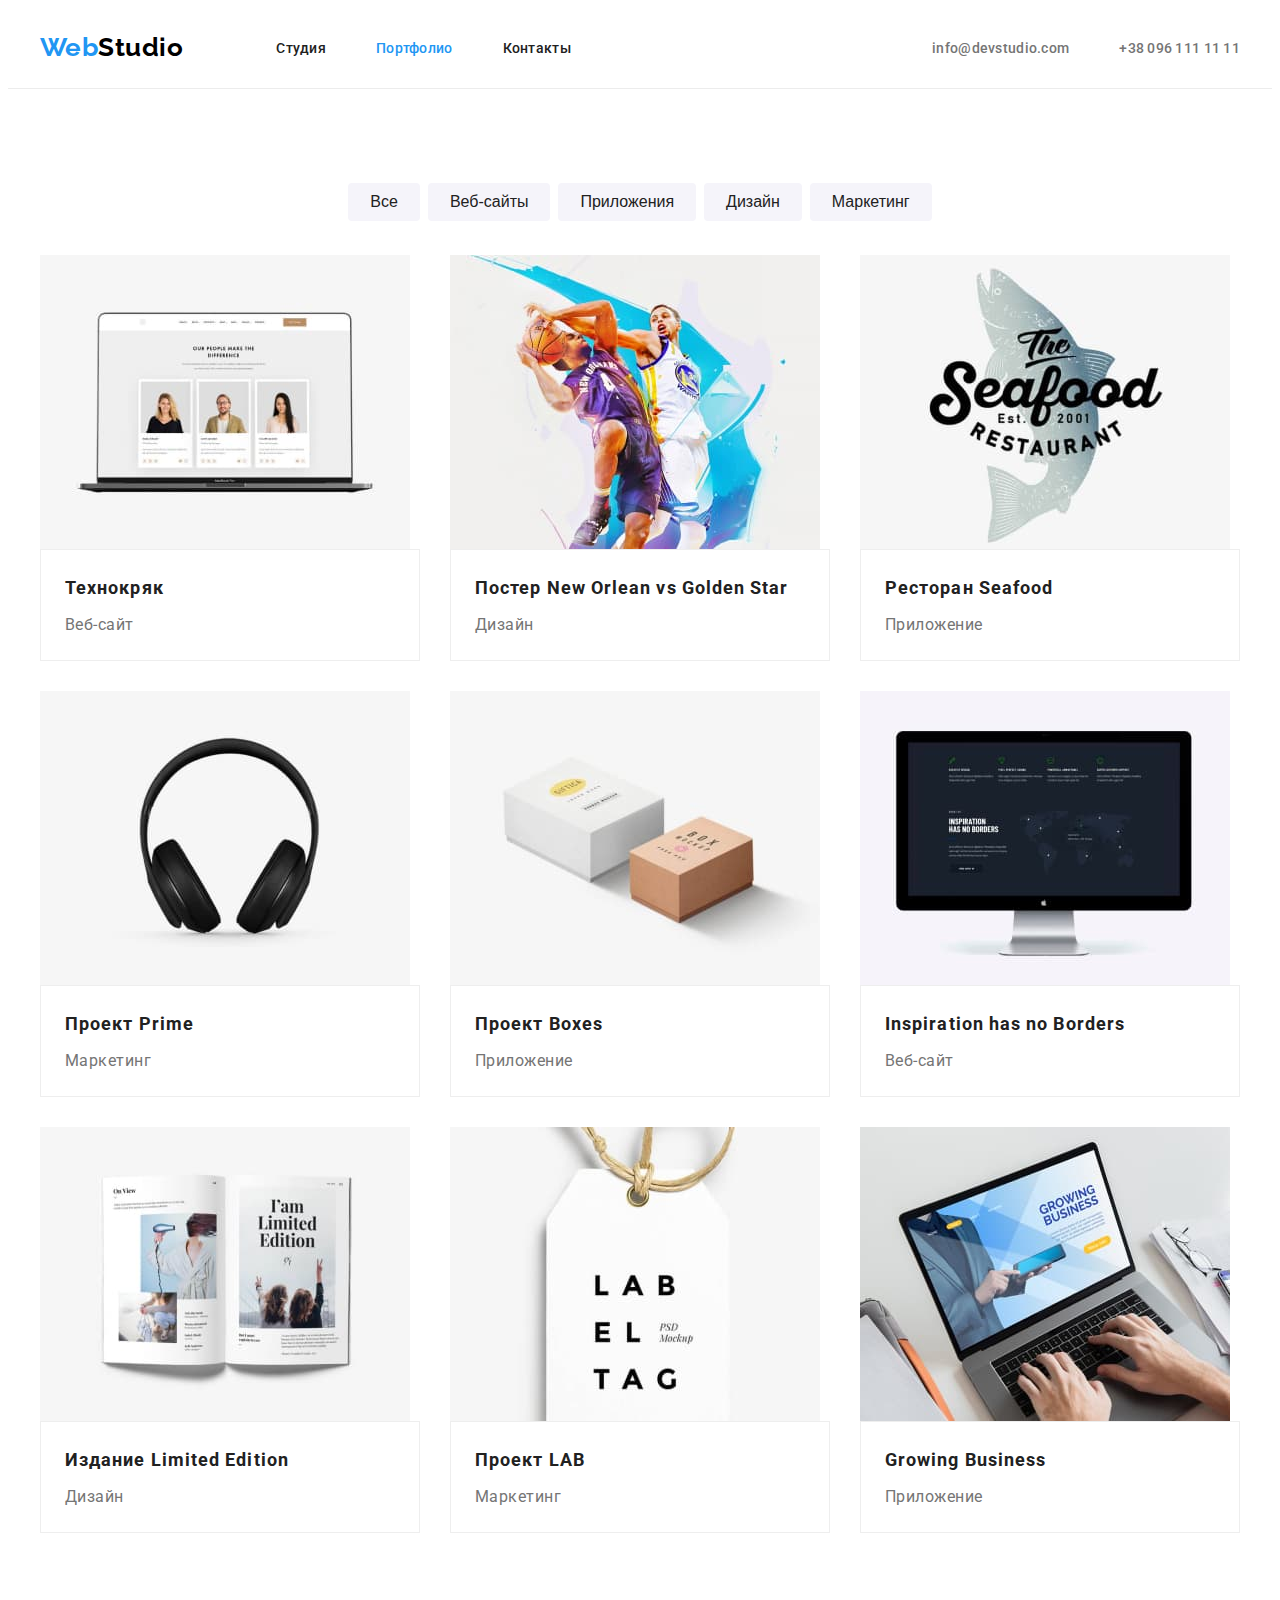
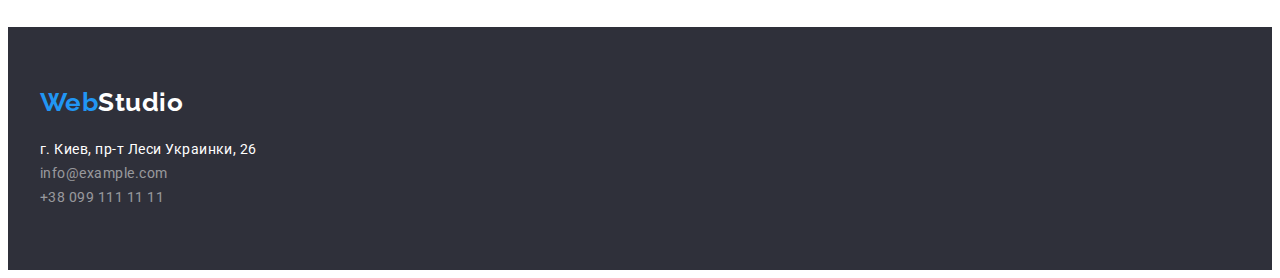
==== commit 5d7a1237: "первая сдача 3 дз" ====
--- a/portfolio.html
+++ b/portfolio.html
@@ -8,6 +8,9 @@
     <link rel="preconnect" href="https://fonts.gstatic.com">
     <link href="https://fonts.googleapis.com/css2?family=Raleway:wght@700&family=Roboto:wght@400;500;700;900&display=swap"
           rel="stylesheet">
+    <link rel="stylesheet" href="https://cdnjs.cloudflare.com/ajax/libs/modern-normalize/1.0.0/modern-normalize.min.css"
+                integrity="sha512-ISS7cAi1PEhQ8jnbJpJZMd29NlhNj4AWYyLOSp2CE/CsHxTCu+r+t0D2yoJudVrd0/8fTVPUVDzY5Tvli75u/g=="
+                crossorigin="anonymous" />
     <link rel="stylesheet" href="./css/styles.css">
 </head>
 
@@ -43,7 +46,7 @@
 
     <main>
         <!-- PORTFOLIO -->
-        <section class="portfolio">
+        <section class="portfolio section">
             <div class="container">
                 <!-- PORTFOLIO BUTTON -->
                 <h1 hidden>Портфолио</h1>
--- a/css/styles.css
+++ b/css/styles.css
@@ -270,6 +270,10 @@
   flex-basis: calc((100% - 120px) / 4);
   margin-left: 30px;
   margin-top: 30px;
+  background: #ffffff;
+  box-shadow: 0px 1px 3px rgba(0, 0, 0, 0.12), 0px 1px 1px rgba(0, 0, 0, 0.14),
+    0px 2px 1px rgba(0, 0, 0, 0.2);
+  border-radius: 0px 0px 4px 4px;
 }
 
 .team {
@@ -298,7 +302,7 @@
 }
 
 .team-list-content {
-  padding-top: 30px;
+  padding: 30px;
 }
 
 /* =======END TEAM============= */
@@ -364,11 +368,6 @@
   align-items: center;
   justify-content: center;
   margin-bottom: 34px;
-}
-
-.portfolio {
-  margin-top: 94px;
-  margin-bottom: 94px;
 }
 
 .portfolio-button-menu-item:not(:last-child) {
@@ -408,6 +407,7 @@
 
 .portfolio-list-content {
   padding: 20px 24px;
+  border: 1px solid #eeeeee;
 }
 
 /* ======END PORTFOLIO============= */
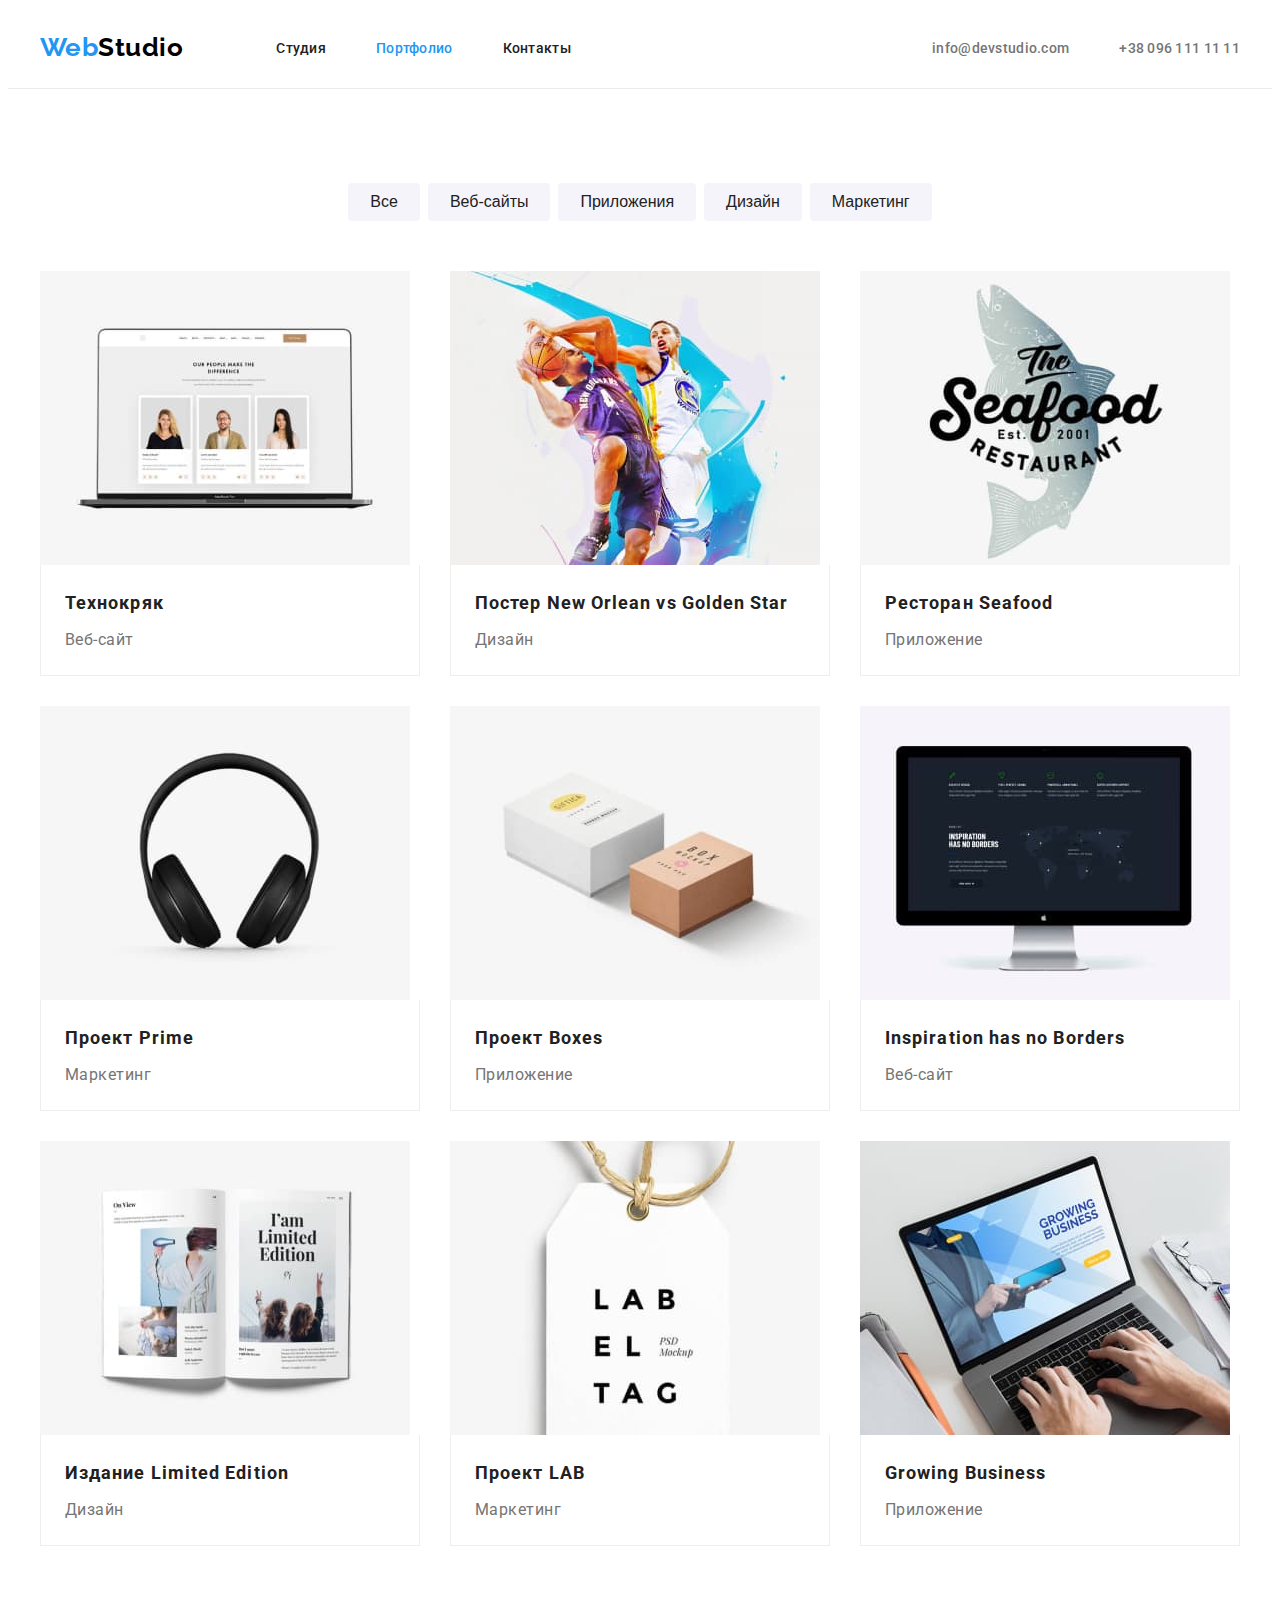
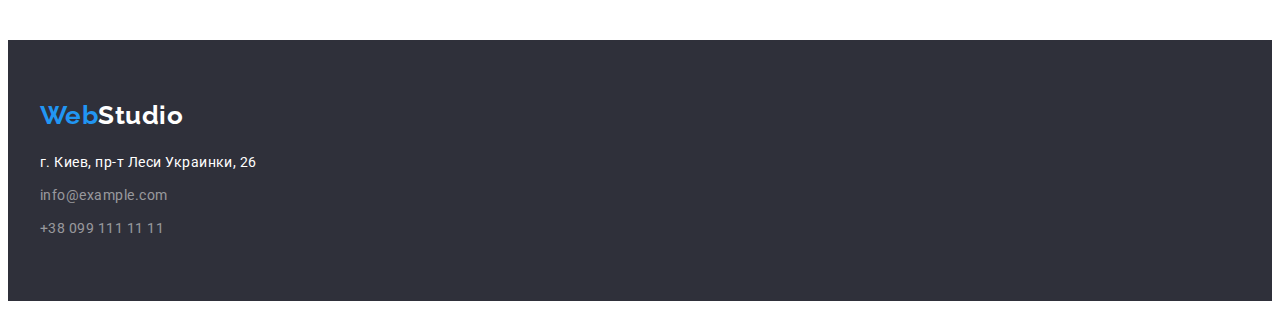
==== commit b0578398: "2 сабмит" ====
--- a/portfolio.html
+++ b/portfolio.html
@@ -49,7 +49,7 @@
         <section class="portfolio section">
             <div class="container">
                 <!-- PORTFOLIO BUTTON -->
-                <h1 hidden>Портфолио</h1>
+                <h1 class="visually-hidden">Портфолио</h1>
                         <ul class="portfolio-button-menu list">
                             <li class="portfolio-button-menu-item">
                                 <button class="portfolio-button-btn btn" type="button">Все</button>
--- a/css/styles.css
+++ b/css/styles.css
@@ -45,6 +45,8 @@
 }
 /* ======END БАЗОВЫЙ СБРОС========= */
 
+/* =========COMPONENTS============= */
+
 .section {
   padding-top: 94px;
   padding-bottom: 94px;
@@ -63,7 +65,6 @@
   letter-spacing: 0.03em;
 }
 
-/* =========COMPONENTS============= */
 .logo-link {
   font-family: "Raleway", sans-serif;
   font-weight: 700;
@@ -79,6 +80,19 @@
 .title {
   margin-bottom: 50px;
 }
+/* скрывает заголовок */
+.visually-hidden {
+  position: absolute;
+  width: 1px;
+  height: 1px;
+  margin: -1px;
+  border: 0;
+  padding: 0;
+  white-space: nowrap;
+  clip-path: inset(100%);
+  clip: rect(0 0 0 0);
+  overflow: hidden;
+}
 /* ========END COMPONENTS=========== */
 
 /* ===========HEADER=============== */
@@ -103,6 +117,7 @@
   line-height: 1.14;
   letter-spacing: 0.02em;
   color: var(--body-color);
+  padding: 30px 0px;
 }
 
 .header-menu-link:hover,
@@ -116,8 +131,8 @@
   font-size: 14px;
   line-height: 1.14;
   letter-spacing: 0.02em;
-  cursor: pointer;
   color: var(--text-color);
+  padding: 30px 0px;
 }
 
 .header-contact-link:hover,
@@ -185,7 +200,6 @@
   letter-spacing: 0.06em;
   background-color: var(--accent-color);
   color: var(--white-color);
-  cursor: pointer;
   padding: 10px 32px;
   border: none;
   box-shadow: 0px 4px 4px rgba(0, 0, 0, 0.15);
@@ -227,6 +241,10 @@
 
 .features-menu-item:not(:last-child) {
   margin-right: 30px;
+}
+
+.features-menu-item {
+  width: 270px;
 }
 
 /* ==========END FEATURES========== */
@@ -332,12 +350,21 @@
   color: rgba(225, 225, 225, 0.6);
   margin-top: 20px;
 }
-
+/* отступы */
 .footer {
   padding-top: 60px;
   padding-bottom: 60px;
   background-color: var(--background-color);
 }
+
+.llf {
+  margin-right: 0;
+}
+
+.contact-menu-item:not(:last-child) {
+  margin-bottom: 9px;
+}
+
 /* ======END FOOTER=============== */
 
 /* =======PORTFOLIO================ */
@@ -367,7 +394,7 @@
   display: flex;
   align-items: center;
   justify-content: center;
-  margin-bottom: 34px;
+  margin-bottom: 50px;
 }
 
 .portfolio-button-menu-item:not(:last-child) {
@@ -408,6 +435,7 @@
 .portfolio-list-content {
   padding: 20px 24px;
   border: 1px solid #eeeeee;
+  border-top: none;
 }
 
 /* ======END PORTFOLIO============= */
